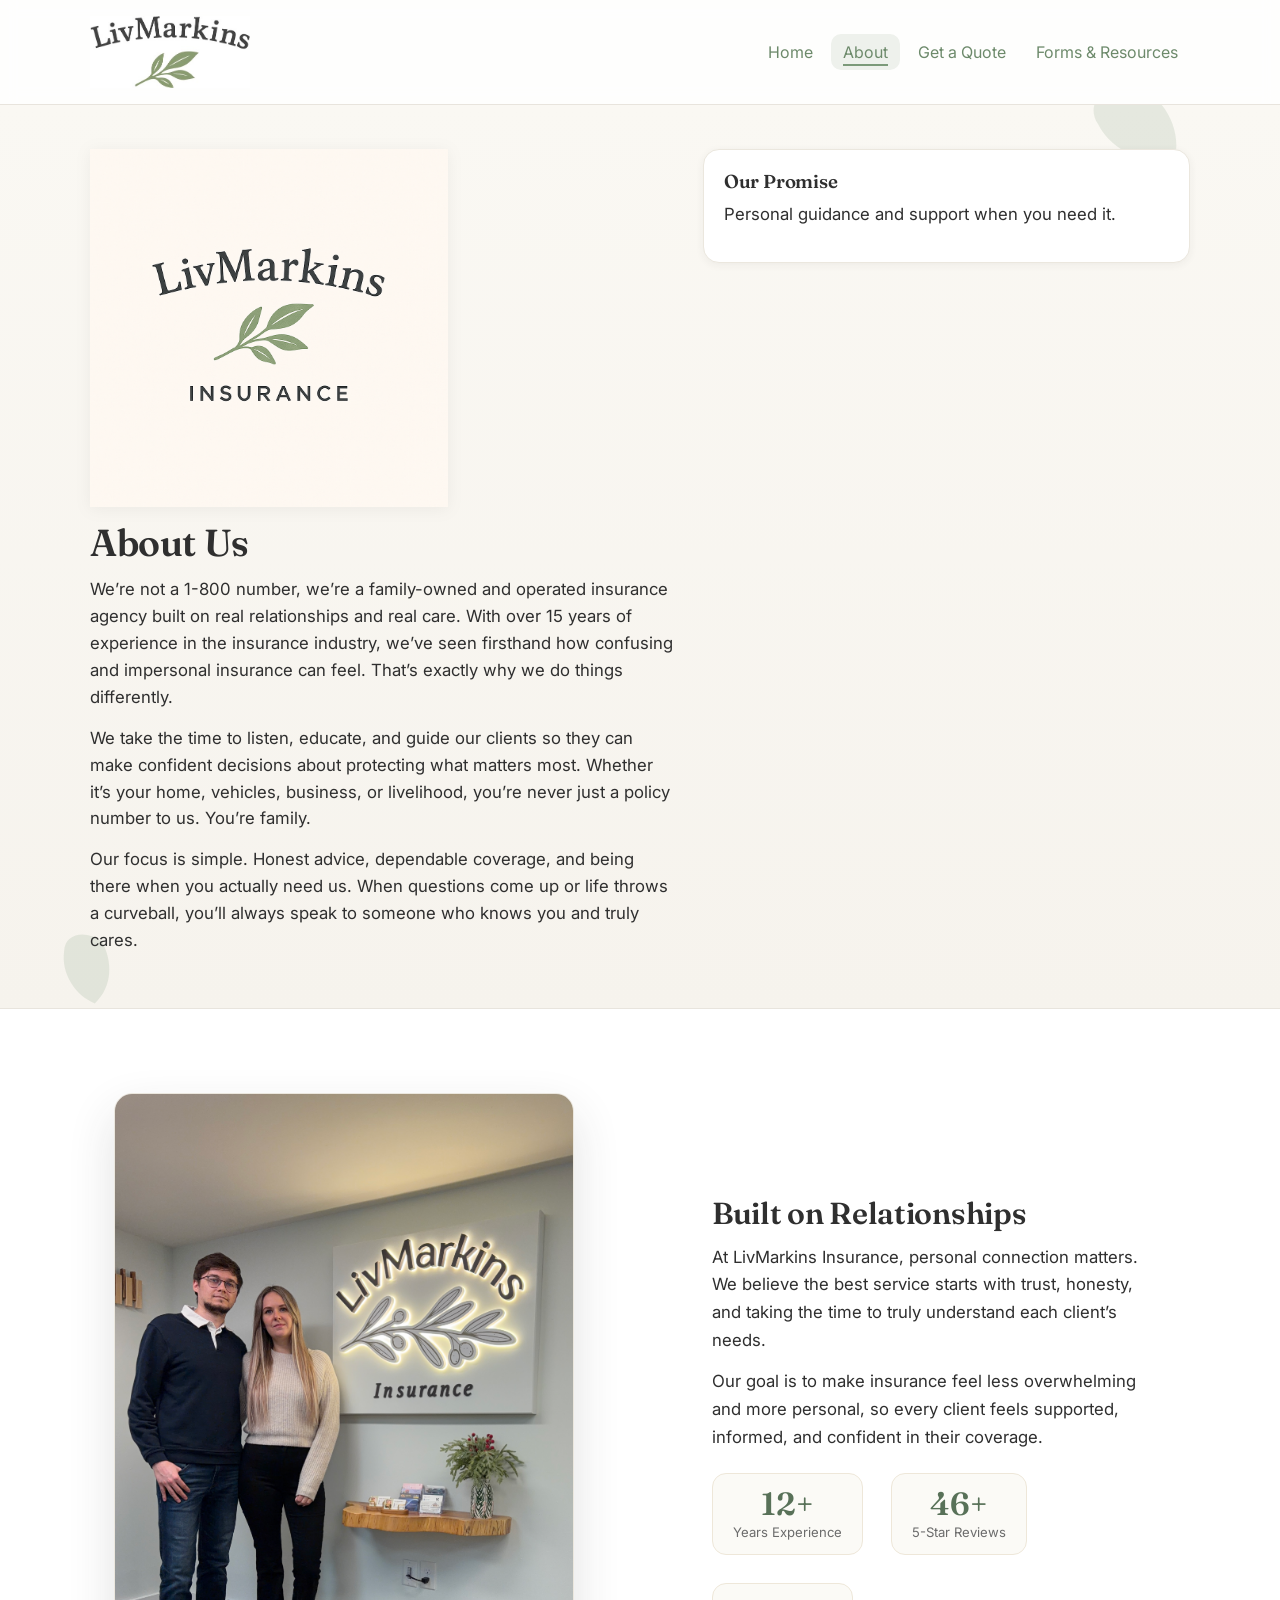
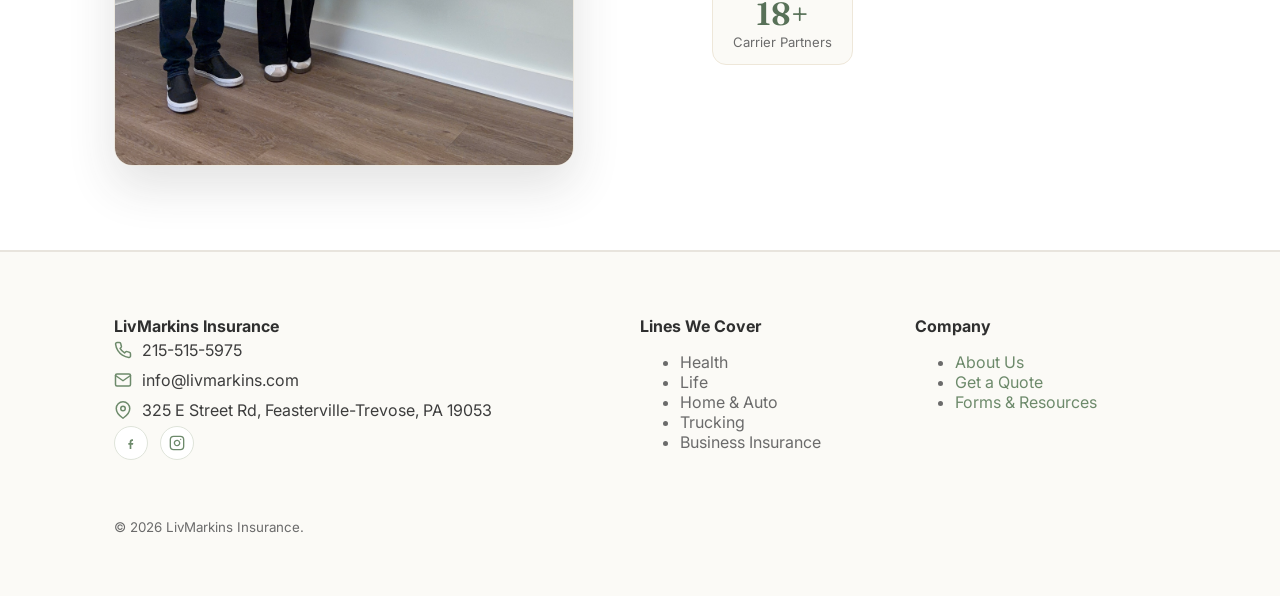
==== about/index.html @ 32b92e9e "Add files via upload" ====
<!doctype html>
<html lang="en">
<head>
<meta charset="utf-8"/>
<meta name="viewport" content="width=device-width, initial-scale=1"/>

<title>About — LivMarkins Insurance</title>
<meta name="description" content="Learn more about LivMarkins Insurance — our mission, values, and personalized approach."/>
<meta property="og:image" content="https://livmarkins.com/assets/share-image.png?v=5">
<link rel="icon" type="image/png" href="../assets/favicon.png?v=5">
<link rel="stylesheet" href="../styles.css?cachebust"/>
</head>

<body data-depth="1">

<div class="scroll-progress"></div>

<header>
<div class="container nav">
  <div class="brand">
    <a href="../">
      <img src="../assets/logo_name.png?v=5" alt="LivMarkins" class="brand-wordmark"/>
    </a>
  </div>

  <nav class="nav-desktop" aria-label="Primary">
    <ul>
      <li><a href="../" class="home-link">Home</a></li>
      <li><a href="../about/" class="about-link active" aria-current="page">About</a></li>
      <li><a href="../get-a-quote/" class="quote-link">Get a Quote</a></li>
      <li><a href="../forms-and-resources/" class="res-link">Forms &amp; Resources</a></li>
    </ul>
  </nav>

  <button class="nav-toggle" aria-label="Open menu" aria-controls="mobileNav" aria-expanded="false">
    <span class="bar"></span>
    <span class="bar"></span>
    <span class="bar"></span>
  </button>
</div>

<div id="mobileNav" class="mobile-nav" hidden>
  <div class="mobile-nav-panel">
    <button class="nav-close" aria-label="Close menu">✕</button>
    <ul>
      <li><a href="../" class="home-link">Home</a></li>
      <li><a href="../about/" class="about-link" aria-current="page">About</a></li>
      <li><a href="../get-a-quote/" class="quote-link">Get a Quote</a></li>
      <li><a href="../forms-and-resources/" class="res-link">Forms &amp; Resources</a></li>
    </ul>
  </div>
  <div class="mobile-nav-backdrop"></div>
</div>
</header>

<section class="hero">
  <svg class="hero-leaf l1" viewBox="0 0 100 100" fill="currentColor"><path d="M50 5c20 10 35 30 30 55-20 5-45-5-55-25C15 20 30 5 50 5z"/></svg>
  <svg class="hero-leaf l2" viewBox="0 0 100 100" fill="currentColor"><path d="M50 5c20 10 35 30 30 55-20 5-45-5-55-25C15 20 30 5 50 5z"/></svg>

  <div class="container hero-inner">
    <div>
      <img src="../assets/logo.png" alt="LivMarkins Insurance" class="hero-full-logo splash-reveal d1"/>

      <h1 class="splash-reveal d2">About Us</h1>

      <p class="splash-reveal d3">
        We’re not a 1-800 number, we’re a family-owned and operated insurance agency
        built on real relationships and real care. With over 15 years of experience in the
        insurance industry, we’ve seen firsthand how confusing and impersonal
        insurance can feel. That’s exactly why we do things differently.
      </p>

      <p class="splash-reveal d4">
        We take the time to listen, educate, and guide our clients so they can make
        confident decisions about protecting what matters most. Whether it’s your home,
        vehicles, business, or livelihood, you’re never just a policy number to us. You’re
        family.
      </p>

      <p class="splash-reveal d5">
        Our focus is simple. Honest advice, dependable coverage, and being there when
        you actually need us. When questions come up or life throws a curveball, you’ll
        always speak to someone who knows you and truly cares.
      </p>
    </div>

    <div class="card splash-reveal d3">
      <h3>Our Promise</h3>
      <p>Personal guidance and support when you need it.</p>
    </div>
  </div>
</section>

<section class="about-photo-section">
  <div class="container about-photo-wrap">

    <div class="about-photo-card reveal-left">
      <img
        src="../assets/about-clients.jpg"
        alt="The LivMarkins Insurance team"
        class="about-photo"
      />
    </div>

    <div class="about-photo-content reveal-right">
      <h2>Built on Relationships</h2>
      <p>
        At LivMarkins Insurance, personal connection matters. We believe the best
        service starts with trust, honesty, and taking the time to truly understand
        each client’s needs.
      </p>
      <p>
        Our goal is to make insurance feel less overwhelming and more personal,
        so every client feels supported, informed, and confident in their coverage.
      </p>

      <div class="stat-row">
        <div class="stat">
          <span class="num" data-count="15" data-suffix="+">0</span>
          <span class="label">Years Experience</span>
        </div>
        <div class="stat">
          <span class="num" data-count="60" data-suffix="+">0</span>
          <span class="label">5-Star Reviews</span>
        </div>
        <div class="stat">
          <span class="num" data-count="24" data-suffix="+">0</span>
          <span class="label">Carrier Partners</span>
        </div>
      </div>
    </div>

  </div>
</section>

<footer>
<div class="container footer-grid">

  <div>
    <strong>LivMarkins Insurance</strong>
    <div class="footer-contact">
      <div class="footer-contact-item">
        <svg class="ico" viewBox="0 0 24 24" fill="none" stroke="currentColor" stroke-width="2" stroke-linecap="round" stroke-linejoin="round"><path d="M22 16.92v3a2 2 0 0 1-2.18 2 19.79 19.79 0 0 1-8.63-3.07 19.5 19.5 0 0 1-6-6 19.79 19.79 0 0 1-3.07-8.67A2 2 0 0 1 4.11 2h3a2 2 0 0 1 2 1.72c.127.96.361 1.903.7 2.81a2 2 0 0 1-.45 2.11L8.09 9.91a16 16 0 0 0 6 6l1.27-1.27a2 2 0 0 1 2.11-.45c.907.339 1.85.573 2.81.7A2 2 0 0 1 22 16.92z"/></svg>
        <a href="tel:+12155155975">215-515-5975</a>
      </div>
      <div class="footer-contact-item">
        <svg class="ico" viewBox="0 0 24 24" fill="none" stroke="currentColor" stroke-width="2" stroke-linecap="round" stroke-linejoin="round"><path d="M4 4h16c1.1 0 2 .9 2 2v12c0 1.1-.9 2-2 2H4c-1.1 0-2-.9-2-2V6c0-1.1.9-2 2-2z"/><polyline points="22,6 12,13 2,6"/></svg>
        <a href="mailto:info@livmarkins.com">info@livmarkins.com</a>
      </div>
      <div class="footer-contact-item">
        <svg class="ico" viewBox="0 0 24 24" fill="none" stroke="currentColor" stroke-width="2" stroke-linecap="round" stroke-linejoin="round"><path d="M21 10c0 7-9 13-9 13s-9-6-9-13a9 9 0 0 1 18 0z"/><circle cx="12" cy="10" r="3"/></svg>
        <a href="https://maps.google.com/?q=325+E+Street+Rd,+Feasterville-Trevose,+PA+19053" target="_blank" rel="noopener">325 E Street Rd, Feasterville-Trevose, PA 19053</a>
      </div>
    </div>
    <div class="footer-social">
      <a href="https://www.facebook.com/people/Livmarkins/61584676571394/" target="_blank" rel="noopener" aria-label="Facebook">
        <svg viewBox="0 0 24 24" fill="currentColor"><path d="M13.5 9H15V6.5h-1.5C11.6 6.5 10 8.1 10 10.2V12H8v2.5h2V21h2.5v-6.5H15l.5-2.5h-3v-1.5c0-.6.4-1 1-1z"/></svg>
      </a>
      <a href="https://www.instagram.com/livmarkins/" target="_blank" rel="noopener" aria-label="Instagram">
        <svg viewBox="0 0 24 24" fill="none" stroke="currentColor" stroke-width="2" stroke-linecap="round" stroke-linejoin="round"><rect x="2" y="2" width="20" height="20" rx="5" ry="5"/><path d="M16 11.37A4 4 0 1 1 12.63 8 4 4 0 0 1 16 11.37z"/><line x1="17.5" y1="6.5" x2="17.5" y2="6.5"/></svg>
      </a>
    </div>
  </div>

  <div>
    <strong>Lines We Cover</strong>
    <ul class="muted">
      <li>Health</li>
      <li>Life</li>
      <li>Home &amp; Auto</li>
      <li>Trucking</li>
      <li>Business Insurance</li>
    </ul>
  </div>

  <div>
    <strong>Company</strong>
    <ul class="muted">
      <li><a href="../about/">About Us</a></li>
      <li><a href="../get-a-quote/">Get a Quote</a></li>
      <li><a href="../forms-and-resources/">Forms &amp; Resources</a></li>
    </ul>
  </div>

</div>

<div class="container">
  <small>© <span id="year"></span> LivMarkins Insurance.</small>
</div>
</footer>

<script>
document.getElementById('year').textContent = new Date().getFullYear()
</script>

<script src="../script.js?cachebust" defer></script>

</body>
</html>
---- styles.css ----
/* ===========================
   LivMarkins — styles.css (V2)
   =========================== */

@import url('https://fonts.googleapis.com/css2?family=Fraunces:ital,opsz,wght@0,9..144,400;0,9..144,500;0,9..144,600;1,9..144,500&family=Inter:wght@400;500;600&display=swap');

:root{
  --sage:#7C9A7A;
  --sage-600:#6d8a6b;
  --sage-700:#587158;
  --charcoal:#2F2F2F;
  --stone:#F5F2EC;
  --white:#ffffff;
  --accent:#C9D6C3;
  --shadow-sm:0 2px 8px rgba(47,47,47,.06);
  --shadow-md:0 10px 30px rgba(47,47,47,.10);
  --shadow-lg:0 20px 48px rgba(47,47,47,.14);
  --radius:16px;
  --ease:cubic-bezier(.22,.61,.36,1);
  --dur:.7s;
}

*{ box-sizing:border-box; }

html{ scroll-behavior:smooth; }

html, body{
  margin:0;
  padding:0;
  font-family:'Inter',system-ui,-apple-system,Segoe UI,Roboto,Helvetica,Arial,sans-serif;
  color:var(--charcoal);
  background:var(--stone);
  overflow-x:hidden;
}

h1, h2, h3{
  font-family:'Fraunces',Georgia,serif;
  font-weight:600;
  letter-spacing:-.01em;
}

/* Links */
a{ color:var(--sage-600); text-decoration:none; }
a:hover{ text-decoration:underline; }

/* Page container */
.container{
  max-width:1100px;
  margin:0 auto;
  padding:24px;
}

/* ===========================
   Scroll progress bar
   =========================== */
.scroll-progress{
  position:fixed;
  top:0; left:0;
  height:3px;
  width:0%;
  background:linear-gradient(90deg, var(--sage), var(--sage-700));
  z-index:2000;
  transition:width .1s linear;
}

/* ===========================
   Header (desktop defaults)
   =========================== */
header{
  position:-webkit-sticky;
  position:sticky;
  top:0;
  z-index:1000;
  background:rgba(255,255,255,.9);
  backdrop-filter:blur(8px);
  -webkit-backdrop-filter:blur(8px);
  border-bottom:1px solid #e8e4dd;
  transition:box-shadow .3s var(--ease), padding .3s var(--ease);
}
header.scrolled{
  box-shadow:var(--shadow-sm);
}
header.scrolled .nav{ padding:10px 0; }

.nav{
  display:flex;
  align-items:center;
  justify-content:space-between;
  gap:24px;
  padding:16px 0;
  transition:padding .3s var(--ease);
}

.brand{ display:flex; align-items:center; gap:12px; }
.brand-wordmark{ display:block; transition:transform .3s var(--ease); }
.brand:hover .brand-wordmark{ transform:scale(1.03); }

/* Desktop nav */
nav ul{
  display:flex;
  gap:6px;
  list-style:none;
  margin:0;
  padding:0;
}
nav a{
  position:relative;
  padding:8px 12px;
  border-radius:10px;
  transition:background .2s ease, color .2s ease;
}
nav a::after{
  content:"";
  position:absolute;
  left:12px; right:12px; bottom:4px;
  height:2px;
  background:var(--sage);
  transform:scaleX(0);
  transform-origin:left;
  transition:transform .25s var(--ease);
}
nav a.active,
nav a:hover{
  background:#eef1ec;
  text-decoration:none;
}
nav a.active::after,
nav a:hover::after{ transform:scaleX(1); }
nav a:focus-visible{
  outline:2px solid var(--sage);
  outline-offset:2px;
}

/* ===========================
   Hero
   =========================== */
.hero{
  position:relative;
  background:linear-gradient(180deg,#faf8f3,#f6f3ed);
  border-bottom:1px solid #e8e4dd;
  overflow:hidden;
}

/* decorative floating leaves */
.hero-leaf{
  position:absolute;
  opacity:.16;
  color:var(--sage);
  pointer-events:none;
  animation:leafFloat 9s ease-in-out infinite;
  z-index:0;
}
.hero-leaf.l1{ top:-30px; right:6%; width:140px; animation-delay:0s; }
.hero-leaf.l2{ bottom:-20px; left:2%; width:100px; animation-delay:2.2s; transform:rotate(35deg); }
.hero-leaf.l3{ top:40%; right:28%; width:70px; animation-delay:4.4s; opacity:.10; }

@keyframes leafFloat{
  0%, 100%{ transform:translateY(0) rotate(0deg); }
  50%{ transform:translateY(-16px) rotate(4deg); }
}

.hero-inner{
  position:relative;
  z-index:1;
  display:grid;
  grid-template-columns:1.2fr 1fr;
  gap:28px;
  align-items:start;
  padding:44px 0 40px;
}

.hero h1{
  font-size:2.35rem;
  margin:0 0 10px;
}
.hero p{
  font-size:1.05rem;
  margin:0 0 14px;
  line-height:1.6;
}
.hero .cta{
  display:flex;
  gap:12px;
  flex-wrap:wrap;
  margin-top:12px;
}

.hero-full-logo{
  display:block;
  width:clamp(180px,28vw,360px);
  height:auto;
  margin:0 0 12px;
  filter:drop-shadow(0 2px 8px rgba(0,0,0,.05));
}

/* ===========================
   Reveal-on-scroll utility
   =========================== */
.reveal{
  opacity:0;
  transform:translateY(28px);
  transition:opacity var(--dur) var(--ease), transform var(--dur) var(--ease);
  will-change:transform, opacity;
}
.reveal.in-view{
  opacity:1;
  transform:none;
}
.reveal-left{ transform:translateX(-40px); }
.reveal-left.in-view{ transform:none; }
.reveal-right{ transform:translateX(40px); }
.reveal-right.in-view{ transform:none; }
.reveal-scale{ transform:scale(.94); }
.reveal-scale.in-view{ transform:none; }

/* stagger helper delays */
.d1{ transition-delay:.05s; }
.d2{ transition-delay:.15s; }
.d3{ transition-delay:.25s; }
.d4{ transition-delay:.35s; }
.d5{ transition-delay:.45s; }

/* Hero entrance — tied to splash finishing (or immediate page-ready on non-home pages) */
.splash-reveal{
  opacity:0;
  transform:translateY(22px);
  transition:opacity .8s var(--ease), transform .8s var(--ease);
}
body.page-ready .splash-reveal{
  opacity:1;
  transform:none;
}

/* ===========================
   Buttons
   =========================== */
.button{
  display:inline-block;
  background:var(--sage);
  color:#fff;
  padding:11px 18px;
  border-radius:12px;
  border:1px solid #6f8b6d;
  text-decoration:none;
  font-weight:500;
  transition:transform .2s var(--ease), box-shadow .2s var(--ease), filter .2s ease;
  box-shadow:0 1px 2px rgba(0,0,0,.05);
}
.button:hover{
  transform:translateY(-2px);
  box-shadow:var(--shadow-md);
  filter:brightness(0.98);
  text-decoration:none;
}
.button:active{ transform:translateY(0); }
.button.secondary{
  background:#eef1ec;
  color:#2e3a2c;
  border-color:#dbe4d8;
}
.button:disabled{
  opacity:.7;
  cursor:not-allowed;
  transform:none !important;
}

.button .spinner{
  display:inline-block;
  width:14px; height:14px;
  border:2px solid rgba(255,255,255,.5);
  border-top-color:#fff;
  border-radius:50%;
  margin-right:8px;
  vertical-align:-2px;
  animation:spin .7s linear infinite;
}
@keyframes spin{ to{ transform:rotate(360deg); } }

/* ===========================
   Sections & cards
   =========================== */
.section{
  padding:44px 0;
  border-bottom:1px solid #e8e4dd;
}
.grid{ display:grid; gap:18px; }
.ins-list{ grid-template-columns:repeat(2, minmax(0,1fr)); }

.card{
  background:#fff;
  border:1px solid #ebe7de;
  border-radius:var(--radius);
  padding:20px;
  box-shadow:var(--shadow-sm);
  transition:box-shadow .3s var(--ease), transform .3s var(--ease);
}
.card h3{ margin:0 0 8px; }

.badge{
  display:inline-block;
  background:#eef1ec;
  color:var(--sage-600);
  padding:4px 10px;
  border-radius:999px;
  font-size:.8rem;
  border:1px solid #dbe4d8;
}

/* ===========================
   About page team photo
   =========================== */
.about-photo-section{
  padding:60px 0;
  background:var(--white);
  border-bottom:1px solid #e8e4dd;
}
.about-photo-wrap{
  display:flex;
  align-items:center;
  justify-content:space-between;
  gap:44px;
  flex-wrap:wrap;
}
.about-photo-card{ flex:1 1 420px; }
.about-photo{
  display:block;
  width:100%;
  max-width:460px;
  height:auto;
  border-radius:18px;
  border:1px solid #ebe7de;
  box-shadow:var(--shadow-lg);
  object-fit:cover;
  transition:transform .5s var(--ease);
}
.about-photo-card:hover .about-photo{ transform:scale(1.015); }
.about-photo-content{ flex:1 1 320px; }
.about-photo-content h2{ margin:0 0 12px; font-size:1.9rem; }
.about-photo-content p{ margin:0 0 14px; line-height:1.65; font-size:1.05rem; }

.stat-row{
  display:flex;
  gap:28px;
  margin-top:22px;
  flex-wrap:wrap;
}
.stat{
  background:#fbfaf6;
  border:1px solid #eee7d9;
  border-radius:14px;
  padding:14px 20px;
  min-width:120px;
  text-align:center;
}
.stat .num{
  font-family:'Fraunces',Georgia,serif;
  font-size:2rem;
  font-weight:600;
  color:var(--sage-700);
  display:block;
  line-height:1;
}
.stat .label{
  font-size:.82rem;
  color:#6b6b6b;
  margin-top:4px;
  display:block;
}

/* ===========================
   Custom accordion
   =========================== */
.accordion-panel{ }
@media (min-width:821px){
  .accordion-panel{
    max-height:520px;
    overflow:auto;
    -webkit-overflow-scrolling:touch;
  }
}
.acc-item{
  background:#fbfaf6;
  border:1px solid #eee7d9;
  border-radius:12px;
  overflow:hidden;
  transition:border-color .2s ease;
}
.acc-item + .acc-item{ margin-top:10px; }
.acc-item.open{ border-color:var(--sage); }
.acc-trigger{
  width:100%;
  display:flex;
  align-items:center;
  justify-content:space-between;
  gap:12px;
  background:none;
  border:none;
  text-align:left;
  padding:14px;
  font:inherit;
  font-weight:600;
  color:#2e3a2c;
  cursor:pointer;
}
.acc-chevron{
  flex:0 0 auto;
  width:18px; height:18px;
  transition:transform .3s var(--ease);
  color:var(--sage-600);
}
.acc-item.open .acc-chevron{ transform:rotate(180deg); }
.acc-panel{
  max-height:0;
  overflow:hidden;
  transition:max-height .35s var(--ease);
}
.acc-panel-inner{
  padding:0 14px 14px;
  color:#3d3d3d;
  line-height:1.55;
}

/* ===========================
   Forms
   =========================== */
form{ display:grid; gap:12px; }
.input{ display:grid; gap:6px; }
input, select, textarea{
  width:100%;
  padding:12px 12px;
  border-radius:12px;
  border:1px solid #e0ded6;
  background:#fff;
  outline:none;
  font-family:inherit;
  transition:border-color .2s ease, box-shadow .2s ease;
}
input:focus, select:focus, textarea:focus{
  border-color:var(--sage);
  box-shadow:0 0 0 3px #dfe9db;
}
.input label{
  transition:color .2s ease;
}
.input:focus-within label{
  color:var(--sage-700);
}
.form-row{ display:grid; grid-template-columns:1fr 1fr; gap:12px; }
.notice{
  padding:10px 12px;
  border-radius:12px;
  border:1px solid #e7e2d8;
  background:#fbfaf7;
  transition:opacity .25s ease;
}
.alert{ border-color:#f0d7d5; color:#8a1a13; background:#fff7f6; }
.success{ border-color:#cfe6cf; color:#1e5d1e; background:#f6fbf6; }
.hidden{ display:none; }

/* ===========================
   Carrier logo running board
   =========================== */
.carrier-strip{
  padding:34px 0 40px;
  border-bottom:1px solid #e8e4dd;
  background:linear-gradient(180deg,#faf8f3,#f6f3ed);
}
.carrier-strip-title{
  margin:0 0 18px;
  text-align:center;
  font-size:1rem;
  font-weight:600;
  color:var(--sage-600);
}
.carrier-marquee{
  position:relative;
  overflow:hidden;
  width:100%;
  border-top:1px solid #e8e4dd;
  border-bottom:1px solid #e8e4dd;
  background:#fbfaf6;
  border-radius:14px;
  -webkit-tap-highlight-color:transparent;
}
.carrier-marquee::before,
.carrier-marquee::after{
  content:"";
  position:absolute;
  top:0; bottom:0;
  width:72px;
  z-index:2;
  pointer-events:none;
}
.carrier-marquee::before{
  left:0;
  background:linear-gradient(to right, #fbfaf6 0%, rgba(251,250,246,0) 100%);
}
.carrier-marquee::after{
  right:0;
  background:linear-gradient(to left, #fbfaf6 0%, rgba(251,250,246,0) 100%);
}
.carrier-track{
  display:flex;
  align-items:center;
  gap:54px;
  width:max-content;
  padding:22px 0;
  animation:carrierScroll 65s linear infinite;
  will-change:transform;
}
.carrier-marquee:hover .carrier-track{ animation-play-state:paused; }
.carrier-track img{
  height:46px;
  width:auto;
  max-width:180px;
  object-fit:contain;
  flex:0 0 auto;
  opacity:.82;
  filter:grayscale(100%);
  transition:transform .28s ease, opacity .28s ease, filter .28s ease;
  transform-origin:center center;
}
.carrier-marquee:hover .carrier-track img{ opacity:.32; }
.carrier-track img:hover{
  opacity:1;
  filter:grayscale(0%);
  transform:scale(1.28);
  z-index:5;
  position:relative;
}
@keyframes carrierScroll{
  from{ transform:translateX(0); }
  to{ transform:translateX(-50%); }
}

/* ===========================
   Footer
   =========================== */
footer{
  padding:40px 0 36px;
  background:#fbfaf6;
  border-top:1px solid #e8e4dd;
  margin-top:0;
}
.footer-grid{
  display:grid;
  grid-template-columns:2fr 1fr 1fr;
  gap:24px;
}
small, .muted{ color:#6b6b6b; }

.footer-contact{ display:grid; gap:10px; margin-top:4px; }
.footer-contact-item{
  display:flex;
  align-items:flex-start;
  gap:10px;
  color:#3d3d3d;
}
.footer-contact-item .ico{
  flex:0 0 auto;
  width:18px; height:18px;
  color:var(--sage-600);
  margin-top:1px;
}
.footer-contact-item a{ color:#3d3d3d; }
.footer-contact-item a:hover{ color:var(--sage-700); }
.footer-social{ display:flex; gap:12px; margin-top:6px; }
.footer-social a{
  display:inline-flex;
  align-items:center;
  justify-content:center;
  width:34px; height:34px;
  border-radius:50%;
  border:1px solid #dfe4da;
  background:#fff;
  color:var(--sage-600);
  transition:transform .2s var(--ease), background .2s ease, color .2s ease;
}
.footer-social a:hover{
  background:var(--sage);
  color:#fff;
  transform:translateY(-2px);
  text-decoration:none;
}
.footer-social svg{ width:16px; height:16px; }

/* ===========================
   Splash video
   =========================== */
.splash{
  position:fixed;
  inset:0;
  background:#fff;
  display:grid;
  place-items:center;
  z-index:9999;
  transition:opacity .45s ease, visibility .45s ease;
}
.splash.hide{
  opacity:0;
  visibility:hidden;
  pointer-events:none;
}
.splash-video-wrap{ width:100%; height:100%; background:#fff; }
.splash-video{ width:100%; height:100%; background:#fff; display:block; }

@media (max-width:1023px){
  .splash-video{ object-fit:contain; }
}
@media (min-width:1024px){
  .splash-video{
    object-fit:cover;
    transform:scale(1.06);
    animation:splashSettle 600ms ease-out forwards;
  }
}
@keyframes splashSettle{
  from{ transform:scale(1.06); }
  to{ transform:scale(1); }
}

@media (prefers-reduced-motion:reduce){
  .splash{ display:none !important; }
  .splash-video{ display:none !important; }
  .accordion-panel{ max-height:none !important; }
  .reveal, .reveal-left, .reveal-right, .reveal-scale, .splash-reveal{
    opacity:1 !important;
    transform:none !important;
    transition:none !important;
  }
  .hero-leaf{ animation:none !important; }
  html{ scroll-behavior:auto; }
}

/* ===========================
   Responsive
   =========================== */
@media (max-width:820px){
  .hero-inner{ grid-template-columns:1fr; }
  .ins-list{ grid-template-columns:1fr; }
  .footer-grid{ grid-template-columns:1fr; }
  .form-row{ grid-template-columns:1fr; }
  .container{ padding-left:20px; padding-right:20px; }
  .hero-full-logo{ width:clamp(180px,60vw,300px); }

  .about-photo-section{ padding:44px 0; }
  .about-photo-wrap{
    flex-direction:column;
    align-items:center;
    text-align:center;
    gap:28px;
  }
  .about-photo-card, .about-photo-content{ flex:1 1 100%; }
  .about-photo{ margin:0 auto; max-width:100%; }
  .stat-row{ justify-content:center; }

  .carrier-strip{ padding:24px 0 28px; }
  .carrier-strip-title{ margin-bottom:14px; font-size:.95rem; }
  .carrier-marquee::before, .carrier-marquee::after{ width:32px; }
  .carrier-track{ gap:30px; padding:16px 0; animation-duration:42s; }
  .carrier-track img{ height:34px; max-width:135px; }
  .carrier-marquee:hover .carrier-track{ animation-play-state:running; }
  .carrier-marquee:hover .carrier-track img{ opacity:.82; }
  .carrier-track img:hover, .carrier-track img:active, .carrier-track img:focus{
    opacity:.82; filter:grayscale(100%); transform:none; position:static;
  }

  header{
    position:fixed;
    top:0; left:0; right:0;
    z-index:1000;
    box-shadow:0 2px 8px rgba(0,0,0,.04);
  }
  body{ padding-top:var(--header-h, 96px); }
  .hero-leaf{ display:none; }
}

/* ===========================
   Mobile burger nav (≤ 820px)
   =========================== */
.nav-toggle{ display:none; }
@media (max-width:820px){
  .nav-desktop{ display:none; }
  .nav-toggle{
    display:inline-flex;
    flex-direction:column;
    gap:4px;
    width:40px; height:40px;
    align-items:center; justify-content:center;
    border:1px solid #e5e1d8;
    border-radius:10px;
    background:#fff;
    position:relative;
    z-index:30001;
    -webkit-tap-highlight-color:transparent;
  }
  .nav-toggle .bar{ display:block; width:18px; height:2px; background:#2F2F2F; border-radius:2px; }
  header .container.nav{ gap:12px; padding-left:12px; padding-right:12px; }
  header .brand img.brand-wordmark{ height:48px; max-height:50px; width:auto; object-fit:contain; display:block; }

  .mobile-nav[hidden]{ display:none; }
  .mobile-nav{ position:fixed; inset:0; z-index:30000; }
  .mobile-nav-backdrop{
    position:absolute; inset:0;
    background:rgba(0,0,0,.28);
    opacity:0; pointer-events:none;
    transition:opacity .2s ease;
    z-index:29999;
  }
  .mobile-nav-panel{
    position:absolute; top:0; right:0; height:100%;
    width:min(82vw,340px);
    background:#fff;
    border-left:1px solid #e8e4dd;
    transform:translateX(100%);
    transition:transform .25s ease;
    display:flex; flex-direction:column;
    padding:16px 14px max(20px, env(safe-area-inset-bottom));
    box-shadow:-8px 0 24px rgba(0,0,0,.08);
    z-index:30000;
  }
  .mobile-nav .nav-close{
    align-self:flex-end; font-size:22px; line-height:1;
    background:#fff; border:1px solid #e5e1d8; border-radius:10px; width:40px; height:40px;
  }
  .mobile-nav ul{ list-style:none; margin:16px 0 0; padding:0; display:grid; gap:10px; position:relative; z-index:2; }
  .mobile-nav a{
    display:block; padding:12px 12px; border-radius:12px; font-size:18px;
    color:#fff; background:var(--sage); border:1px solid #6f8b6d;
    text-decoration:none; text-align:center;
  }
  .mobile-nav a:hover{ filter:brightness(0.97); text-decoration:none; }
  .mobile-nav a[aria-current="page"]{ background:var(--sage-600); border-color:#5c755a; }
  .mobile-cta{ margin-top:auto; display:grid; gap:10px; padding-top:12px; border-top:1px solid #eee; position:relative; z-index:1; pointer-events:none; }
  .mobile-cta .button{ pointer-events:auto; text-align:center; }
  body.menu-open .nav-toggle{ visibility:hidden; pointer-events:none; }
  body.menu-open{ overflow:hidden; }
  body.menu-open .mobile-nav-backdrop{ opacity:1; pointer-events:auto; }
  body.menu-open .mobile-nav-panel{ transform:translateX(0); }
  .hero, .hero *{ transform:none !important; }
}

/* Desktop header logo size */
header .brand img.brand-wordmark{
  height:72px;
  max-height:80px;
  width:auto;
  object-fit:contain;
  display:block;
}
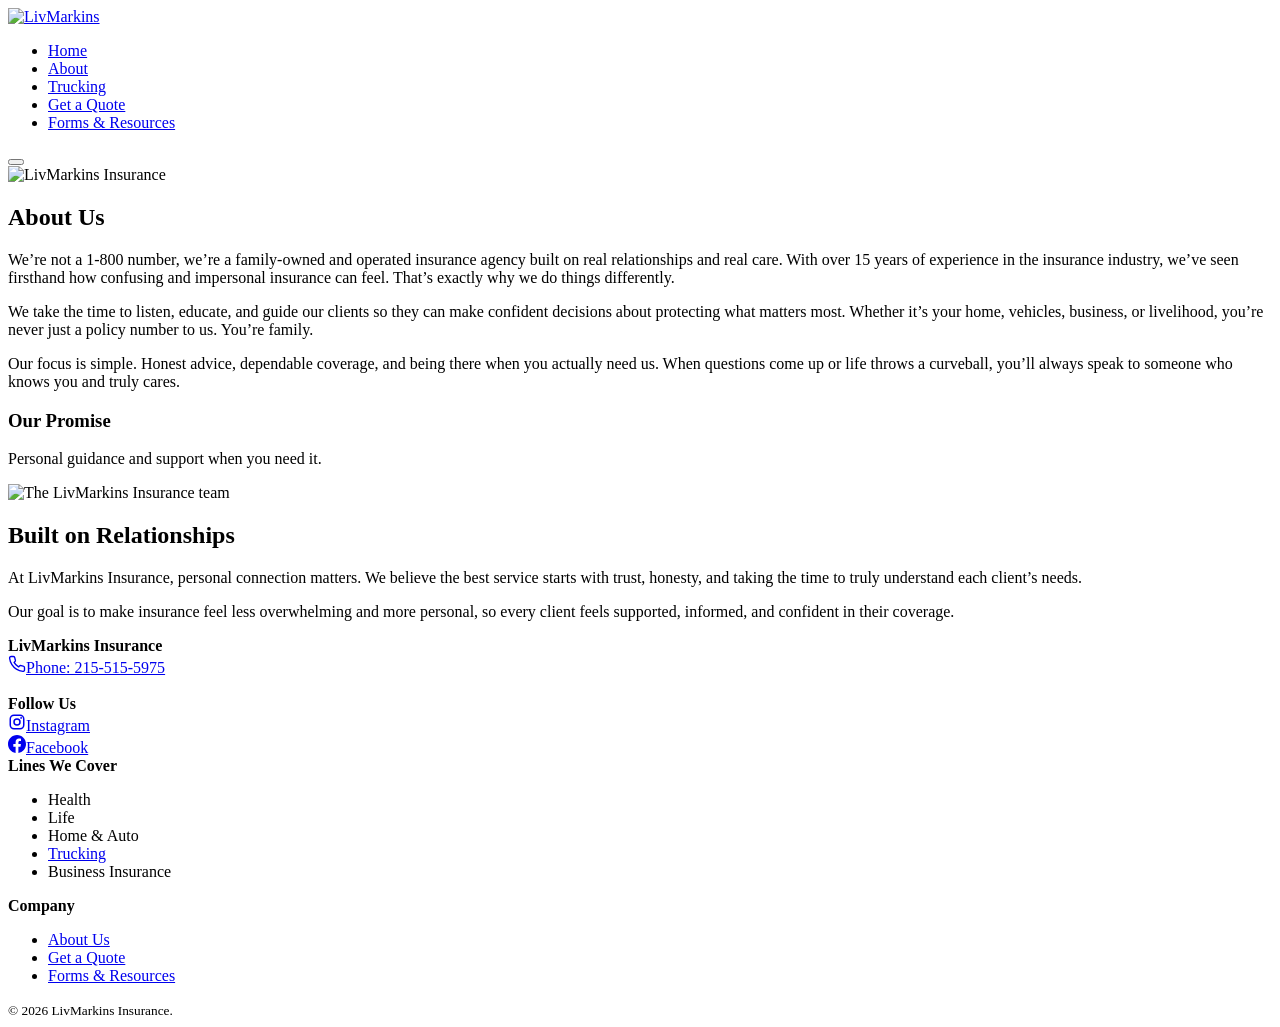
==== commit 9c7b48b0: "Sync about/index.html with production site" ====
--- a/about/index.html
+++ b/about/index.html
@@ -5,195 +5,181 @@
 <meta name="viewport" content="width=device-width, initial-scale=1"/>
 
 <title>About — LivMarkins Insurance</title>
+
 <meta name="description" content="Learn more about LivMarkins Insurance — our mission, values, and personalized approach."/>
-<meta property="og:image" content="https://livmarkins.com/assets/share-image.png?v=5">
-<link rel="icon" type="image/png" href="../assets/favicon.png?v=5">
-<link rel="stylesheet" href="../styles.css?cachebust"/>
+
+<meta property="og:image" content="https://alex-makidon.github.io/LivMarkinsTest/assets/share-image.png?v=5">
+
+<link rel="stylesheet" href="/LivMarkinsTest/styles.css?v=footer-icons-20261004"/>
+
 </head>
 
-<body data-depth="1">
-
-<div class="scroll-progress"></div>
+<body>
 
 <header>
+
 <div class="container nav">
-  <div class="brand">
-    <a href="../">
-      <img src="../assets/logo_name.png?v=5" alt="LivMarkins" class="brand-wordmark"/>
-    </a>
-  </div>
 
-  <nav class="nav-desktop" aria-label="Primary">
-    <ul>
-      <li><a href="../" class="home-link">Home</a></li>
-      <li><a href="../about/" class="about-link active" aria-current="page">About</a></li>
-      <li><a href="../get-a-quote/" class="quote-link">Get a Quote</a></li>
-      <li><a href="../forms-and-resources/" class="res-link">Forms &amp; Resources</a></li>
-    </ul>
-  </nav>
+<div class="brand">
+  <a href="/LivMarkinsTest/">
+    <img src="/LivMarkinsTest/assets/logo_name.png?v=5" alt="LivMarkins" class="brand-wordmark"/>
+  </a>
+</div>
 
-  <button class="nav-toggle" aria-label="Open menu" aria-controls="mobileNav" aria-expanded="false">
-    <span class="bar"></span>
-    <span class="bar"></span>
-    <span class="bar"></span>
-  </button>
+<nav class="nav-desktop" aria-label="Primary">
+<ul>
+<li><a href="/LivMarkinsTest/" class="home-link">Home</a></li>
+<li><a href="/LivMarkinsTest/about/" class="about-link active" aria-current="page">About</a></li>
+<li><a href="/LivMarkinsTest/trucking/" class="trucking-link">Trucking</a></li>
+<li><a href="/LivMarkinsTest/get-a-quote/" class="quote-link">Get a Quote</a></li>
+<li><a href="/LivMarkinsTest/forms-and-resources/" class="res-link">Forms &amp; Resources</a></li>
+</ul>
+</nav>
+
+<button class="nav-toggle" aria-label="Open menu" aria-controls="mobileNav" aria-expanded="false">
+<span class="bar"></span>
+<span class="bar"></span>
+<span class="bar"></span>
+</button>
+
 </div>
 
 <div id="mobileNav" class="mobile-nav" hidden>
-  <div class="mobile-nav-panel">
-    <button class="nav-close" aria-label="Close menu">✕</button>
-    <ul>
-      <li><a href="../" class="home-link">Home</a></li>
-      <li><a href="../about/" class="about-link" aria-current="page">About</a></li>
-      <li><a href="../get-a-quote/" class="quote-link">Get a Quote</a></li>
-      <li><a href="../forms-and-resources/" class="res-link">Forms &amp; Resources</a></li>
-    </ul>
-  </div>
-  <div class="mobile-nav-backdrop"></div>
+<div class="mobile-nav-panel">
+<button class="nav-close" aria-label="Close menu">✕</button>
+<ul>
+<li><a href="/LivMarkinsTest/" class="home-link">Home</a></li>
+<li><a href="/LivMarkinsTest/about/" class="about-link" aria-current="page">About</a></li>
+<li><a href="/LivMarkinsTest/trucking/" class="trucking-link">Trucking</a></li>
+<li><a href="/LivMarkinsTest/get-a-quote/" class="quote-link">Get a Quote</a></li>
+<li><a href="/LivMarkinsTest/forms-and-resources/" class="res-link">Forms &amp; Resources</a></li>
+</ul>
 </div>
+<div class="mobile-nav-backdrop"></div>
+</div>
+
 </header>
 
 <section class="hero">
-  <svg class="hero-leaf l1" viewBox="0 0 100 100" fill="currentColor"><path d="M50 5c20 10 35 30 30 55-20 5-45-5-55-25C15 20 30 5 50 5z"/></svg>
-  <svg class="hero-leaf l2" viewBox="0 0 100 100" fill="currentColor"><path d="M50 5c20 10 35 30 30 55-20 5-45-5-55-25C15 20 30 5 50 5z"/></svg>
+<div class="container hero-inner">
 
-  <div class="container hero-inner">
-    <div>
-      <img src="../assets/logo.png" alt="LivMarkins Insurance" class="hero-full-logo splash-reveal d1"/>
+<div>
+<img src="/LivMarkinsTest/assets/logo.png" alt="LivMarkins Insurance" class="hero-full-logo"/>
 
-      <h1 class="splash-reveal d2">About Us</h1>
+<h1>About Us</h1>
 
-      <p class="splash-reveal d3">
-        We’re not a 1-800 number, we’re a family-owned and operated insurance agency
-        built on real relationships and real care. With over 15 years of experience in the
-        insurance industry, we’ve seen firsthand how confusing and impersonal
-        insurance can feel. That’s exactly why we do things differently.
-      </p>
+<p>
+We’re not a 1-800 number, we’re a family-owned and operated insurance agency
+built on real relationships and real care. With over 15 years of experience in the
+insurance industry, we’ve seen firsthand how confusing and impersonal
+insurance can feel. That’s exactly why we do things differently.
+</p>
 
-      <p class="splash-reveal d4">
-        We take the time to listen, educate, and guide our clients so they can make
-        confident decisions about protecting what matters most. Whether it’s your home,
-        vehicles, business, or livelihood, you’re never just a policy number to us. You’re
-        family.
-      </p>
+<p>
+We take the time to listen, educate, and guide our clients so they can make
+confident decisions about protecting what matters most. Whether it’s your home,
+vehicles, business, or livelihood, you’re never just a policy number to us. You’re
+family.
+</p>
 
-      <p class="splash-reveal d5">
-        Our focus is simple. Honest advice, dependable coverage, and being there when
-        you actually need us. When questions come up or life throws a curveball, you’ll
-        always speak to someone who knows you and truly cares.
-      </p>
-    </div>
+<p>
+Our focus is simple. Honest advice, dependable coverage, and being there when
+you actually need us. When questions come up or life throws a curveball, you’ll
+always speak to someone who knows you and truly cares.
+</p>
+</div>
 
-    <div class="card splash-reveal d3">
-      <h3>Our Promise</h3>
-      <p>Personal guidance and support when you need it.</p>
-    </div>
-  </div>
+<div class="card">
+<h3>Our Promise</h3>
+<p>
+Personal guidance and support when you need it.
+</p>
+</div>
+
+</div>
 </section>
 
 <section class="about-photo-section">
-  <div class="container about-photo-wrap">
+<div class="container about-photo-wrap">
 
-    <div class="about-photo-card reveal-left">
-      <img
-        src="../assets/about-clients.jpg"
-        alt="The LivMarkins Insurance team"
-        class="about-photo"
-      />
-    </div>
+<div class="about-photo-card">
+  <img
+    src="/LivMarkinsTest/assets/about-clients.jpg"
+    alt="The LivMarkins Insurance team"
+    class="about-photo"
+  />
+</div>
 
-    <div class="about-photo-content reveal-right">
-      <h2>Built on Relationships</h2>
-      <p>
-        At LivMarkins Insurance, personal connection matters. We believe the best
-        service starts with trust, honesty, and taking the time to truly understand
-        each client’s needs.
-      </p>
-      <p>
-        Our goal is to make insurance feel less overwhelming and more personal,
-        so every client feels supported, informed, and confident in their coverage.
-      </p>
+<div class="about-photo-content">
+  <h2>Built on Relationships</h2>
+  <p>
+    At LivMarkins Insurance, personal connection matters. We believe the best
+    service starts with trust, honesty, and taking the time to truly understand
+    each client’s needs.
+  </p>
 
-      <div class="stat-row">
-        <div class="stat">
-          <span class="num" data-count="15" data-suffix="+">0</span>
-          <span class="label">Years Experience</span>
-        </div>
-        <div class="stat">
-          <span class="num" data-count="60" data-suffix="+">0</span>
-          <span class="label">5-Star Reviews</span>
-        </div>
-        <div class="stat">
-          <span class="num" data-count="24" data-suffix="+">0</span>
-          <span class="label">Carrier Partners</span>
-        </div>
-      </div>
-    </div>
+  <p>
+    Our goal is to make insurance feel less overwhelming and more personal,
+    so every client feels supported, informed, and confident in their coverage.
+  </p>
+</div>
 
-  </div>
+</div>
 </section>
 
 <footer>
+
 <div class="container footer-grid">
 
-  <div>
-    <strong>LivMarkins Insurance</strong>
-    <div class="footer-contact">
-      <div class="footer-contact-item">
-        <svg class="ico" viewBox="0 0 24 24" fill="none" stroke="currentColor" stroke-width="2" stroke-linecap="round" stroke-linejoin="round"><path d="M22 16.92v3a2 2 0 0 1-2.18 2 19.79 19.79 0 0 1-8.63-3.07 19.5 19.5 0 0 1-6-6 19.79 19.79 0 0 1-3.07-8.67A2 2 0 0 1 4.11 2h3a2 2 0 0 1 2 1.72c.127.96.361 1.903.7 2.81a2 2 0 0 1-.45 2.11L8.09 9.91a16 16 0 0 0 6 6l1.27-1.27a2 2 0 0 1 2.11-.45c.907.339 1.85.573 2.81.7A2 2 0 0 1 22 16.92z"/></svg>
-        <a href="tel:+12155155975">215-515-5975</a>
-      </div>
-      <div class="footer-contact-item">
-        <svg class="ico" viewBox="0 0 24 24" fill="none" stroke="currentColor" stroke-width="2" stroke-linecap="round" stroke-linejoin="round"><path d="M4 4h16c1.1 0 2 .9 2 2v12c0 1.1-.9 2-2 2H4c-1.1 0-2-.9-2-2V6c0-1.1.9-2 2-2z"/><polyline points="22,6 12,13 2,6"/></svg>
-        <a href="mailto:info@livmarkins.com">info@livmarkins.com</a>
-      </div>
-      <div class="footer-contact-item">
-        <svg class="ico" viewBox="0 0 24 24" fill="none" stroke="currentColor" stroke-width="2" stroke-linecap="round" stroke-linejoin="round"><path d="M21 10c0 7-9 13-9 13s-9-6-9-13a9 9 0 0 1 18 0z"/><circle cx="12" cy="10" r="3"/></svg>
-        <a href="https://maps.google.com/?q=325+E+Street+Rd,+Feasterville-Trevose,+PA+19053" target="_blank" rel="noopener">325 E Street Rd, Feasterville-Trevose, PA 19053</a>
-      </div>
-    </div>
-    <div class="footer-social">
-      <a href="https://www.facebook.com/people/Livmarkins/61584676571394/" target="_blank" rel="noopener" aria-label="Facebook">
-        <svg viewBox="0 0 24 24" fill="currentColor"><path d="M13.5 9H15V6.5h-1.5C11.6 6.5 10 8.1 10 10.2V12H8v2.5h2V21h2.5v-6.5H15l.5-2.5h-3v-1.5c0-.6.4-1 1-1z"/></svg>
-      </a>
-      <a href="https://www.instagram.com/livmarkins/" target="_blank" rel="noopener" aria-label="Instagram">
-        <svg viewBox="0 0 24 24" fill="none" stroke="currentColor" stroke-width="2" stroke-linecap="round" stroke-linejoin="round"><rect x="2" y="2" width="20" height="20" rx="5" ry="5"/><path d="M16 11.37A4 4 0 1 1 12.63 8 4 4 0 0 1 16 11.37z"/><line x1="17.5" y1="6.5" x2="17.5" y2="6.5"/></svg>
-      </a>
-    </div>
-  </div>
+<div>
+<strong>LivMarkins Insurance</strong><br/>
 
-  <div>
-    <strong>Lines We Cover</strong>
-    <ul class="muted">
-      <li>Health</li>
-      <li>Life</li>
-      <li>Home &amp; Auto</li>
-      <li>Trucking</li>
-      <li>Business Insurance</li>
-    </ul>
-  </div>
+<a class="footer-contact-link" href="tel:+12155155975"><svg class="footer-icon" width="18" height="18" viewBox="0 0 24 24" aria-hidden="true" focusable="false"><path d="M22 16.92v3a2 2 0 0 1-2.18 2 19.79 19.79 0 0 1-8.63-3.07 19.5 19.5 0 0 1-6-6 19.79 19.79 0 0 1-3.07-8.67A2 2 0 0 1 4.11 2h3a2 2 0 0 1 2 1.72c.13.96.36 1.91.69 2.81a2 2 0 0 1-.45 2.11L8.09 9.91a16 16 0 0 0 6 6l1.27-1.27a2 2 0 0 1 2.11-.45c.9.33 1.85.56 2.81.69A2 2 0 0 1 22 16.92Z" fill="none" stroke="currentColor" stroke-width="1.8" stroke-linecap="round" stroke-linejoin="round"/></svg><span>Phone: 215-515-5975</span></a>
 
-  <div>
-    <strong>Company</strong>
-    <ul class="muted">
-      <li><a href="../about/">About Us</a></li>
-      <li><a href="../get-a-quote/">Get a Quote</a></li>
-      <li><a href="../forms-and-resources/">Forms &amp; Resources</a></li>
-    </ul>
-  </div>
+<br/><br/>
+
+<strong>Follow Us</strong><br/>
+
+<a class="footer-contact-link" href="https://www.instagram.com/livmarkins/" target="_blank" rel="noopener"><svg class="footer-icon" width="18" height="18" viewBox="0 0 24 24" aria-hidden="true" focusable="false"><rect x="3" y="3" width="18" height="18" rx="5" fill="none" stroke="currentColor" stroke-width="2"/><circle cx="12" cy="12" r="4" fill="none" stroke="currentColor" stroke-width="2"/><circle cx="17.5" cy="6.5" r="1.2" fill="currentColor"/></svg><span>Instagram</span></a><br/>
+
+<a class="footer-contact-link" href="https://www.facebook.com/people/Livmarkins/61584676571394/" target="_blank" rel="noopener"><svg class="footer-icon" width="18" height="18" viewBox="0 0 24 24" aria-hidden="true" focusable="false"><path fill="currentColor" d="M24 12.073C24 5.405 18.627 0 12 0S0 5.405 0 12.073C0 18.1 4.388 23.094 10.125 24v-8.437H7.078v-3.49h3.047V9.413c0-3.025 1.792-4.697 4.533-4.697 1.312 0 2.686.236 2.686.236v2.971h-1.513c-1.49 0-1.956.931-1.956 1.887v2.263h3.328l-.532 3.49h-2.796V24C19.612 23.094 24 18.1 24 12.073Z"/></svg><span>Facebook</span></a>
+</div>
+
+<div>
+<strong>Lines We Cover</strong>
+<ul class="muted">
+<li>Health</li>
+<li>Life</li>
+<li>Home & Auto</li>
+<li><a href="/LivMarkinsTest/trucking/">Trucking</a></li>
+<li>Business Insurance</li>
+</ul>
+</div>
+
+<div>
+<strong>Company</strong>
+<ul class="muted">
+<li><a href="/LivMarkinsTest/about/">About Us</a></li>
+<li><a href="/LivMarkinsTest/get-a-quote/">Get a Quote</a></li>
+<li><a href="/LivMarkinsTest/forms-and-resources/">Forms & Resources</a></li>
+</ul>
+</div>
 
 </div>
 
 <div class="container">
-  <small>© <span id="year"></span> LivMarkins Insurance.</small>
+<small>
+© <span id="year"></span> LivMarkins Insurance.
+</small>
 </div>
+
 </footer>
 
 <script>
 document.getElementById('year').textContent = new Date().getFullYear()
 </script>
 
-<script src="../script.js?cachebust" defer></script>
+<script src="/LivMarkinsTest/script.js?v=trucking-20261004" defer></script>
 
 </body>
 </html>
